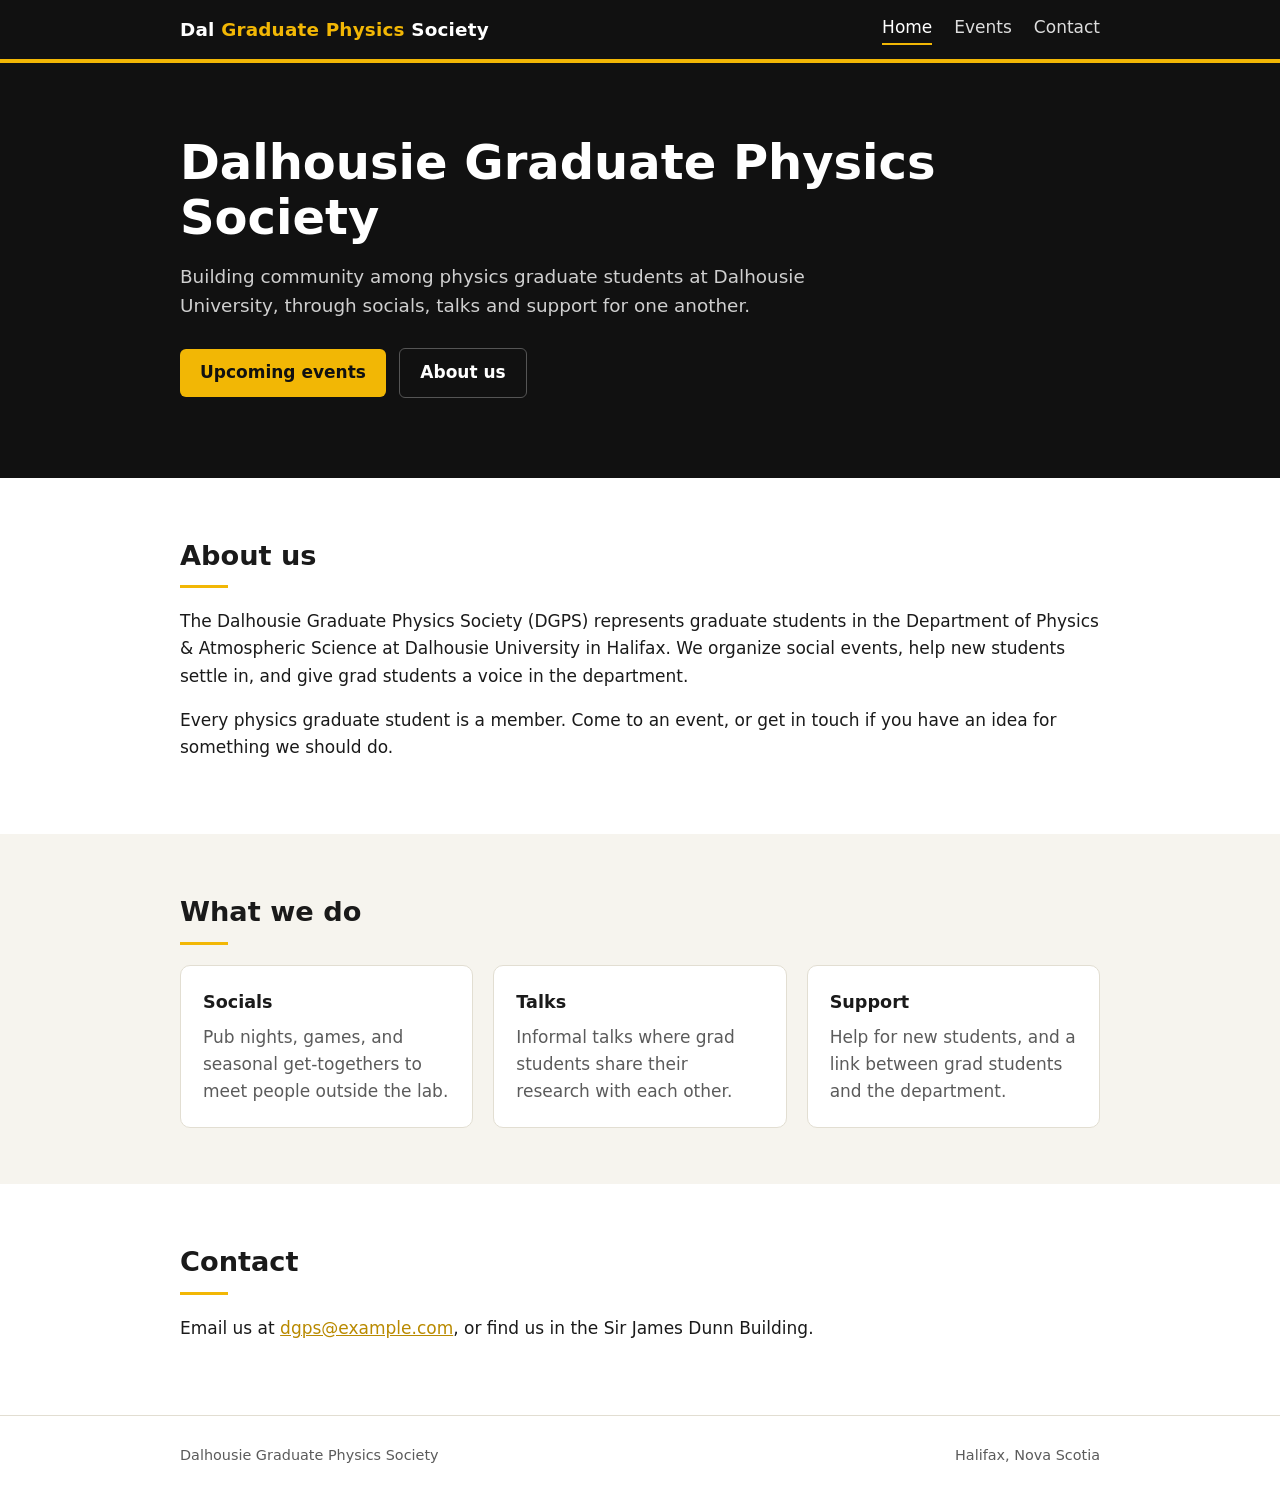
==== index.html @ d749e5c9 "Initial site: home and events pages Plain HTML/CSS with no build step. Events sort themselves by dat" ====
<!doctype html>
<html lang="en">
<head>
    <meta charset="utf-8">
    <meta name="viewport" content="width=device-width, initial-scale=1">
    <title>Dalhousie Graduate Physics Society</title>
    <meta name="description" content="The Dalhousie Graduate Physics Society: community, events and support for physics graduate students at Dalhousie University.">
    <link rel="stylesheet" href="style.css">
</head>
<body>

<!-- The header and footer are repeated on every page: edit both files if you change them. -->
<header class="site-header">
    <div class="wrap">
        <a class="brand" href="index.html">Dal <span>Graduate Physics</span> Society</a>
        <nav class="site-nav">
            <a href="index.html" aria-current="page">Home</a>
            <a href="events.html">Events</a>
            <a href="#contact">Contact</a>
        </nav>
    </div>
</header>

<main>
    <div class="hero">
        <div class="wrap">
            <h1>Dalhousie Graduate Physics Society</h1>
            <p>
                Building community among physics graduate students at Dalhousie University,
                through socials, talks and support for one another.
            </p>
            <a class="button" href="events.html">Upcoming events</a>
            <a class="button ghost" href="#about">About us</a>
        </div>
    </div>

    <section id="about">
        <div class="wrap">
            <h2>About us</h2>
            <!-- TODO: replace with the society's own description. -->
            <p>
                The Dalhousie Graduate Physics Society (DGPS) represents graduate students in the
                Department of Physics &amp; Atmospheric Science at Dalhousie University in Halifax.
                We organize social events, help new students settle in, and give grad students
                a voice in the department.
            </p>
            <p>
                Every physics graduate student is a member. Come to an event, or get in touch
                if you have an idea for something we should do.
            </p>
        </div>
    </section>

    <section class="alt">
        <div class="wrap">
            <h2>What we do</h2>
            <!-- TODO: adjust these to match what the society actually runs. -->
            <div class="grid">
                <div class="card">
                    <h3>Socials</h3>
                    <p>Pub nights, games, and seasonal get-togethers to meet people outside the lab.</p>
                </div>
                <div class="card">
                    <h3>Talks</h3>
                    <p>Informal talks where grad students share their research with each other.</p>
                </div>
                <div class="card">
                    <h3>Support</h3>
                    <p>Help for new students, and a link between grad students and the department.</p>
                </div>
            </div>
        </div>
    </section>

    <section id="contact">
        <div class="wrap">
            <h2>Contact</h2>
            <!-- TODO: put in the society's real email address (both places on this line). -->
            <p>
                Email us at <a href="mailto:dgps@example.com">dgps@example.com</a>, or find us
                in the Sir James Dunn Building.
            </p>
        </div>
    </section>
</main>

<footer class="site-footer">
    <div class="wrap">
        <span>Dalhousie Graduate Physics Society</span>
        <span>Halifax, Nova Scotia</span>
    </div>
</footer>

</body>
</html>
---- style.css ----
/* Dalhousie Graduate Physics Society
   One stylesheet for every page. Colours are set once here, in :root. */

:root {
    --gold: #f2b705;          /* Dalhousie-ish gold */
    --gold-dark: #b98a00;
    --ink: #1a1a1a;
    --muted: #5b5b5b;
    --bg: #ffffff;
    --bg-alt: #f6f4ee;
    --line: #e2ded2;
    --max: 960px;
}

@media (prefers-color-scheme: dark) {
    :root {
        --ink: #ece9e1;
        --muted: #a8a49a;
        --bg: #141414;
        --bg-alt: #1d1c19;
        --line: #33312b;
        --gold-dark: #f2b705;
    }
}

* { box-sizing: border-box; }

html { scroll-behavior: smooth; }

body {
    margin: 0;
    font-family: system-ui, -apple-system, "Segoe UI", Roboto, sans-serif;
    font-size: 17px;
    line-height: 1.6;
    color: var(--ink);
    background: var(--bg);
}

a { color: var(--gold-dark); }
a:hover { text-decoration-thickness: 2px; }

.wrap {
    max-width: var(--max);
    margin: 0 auto;
    padding: 0 20px;
}

/* ---------- Header / nav ---------- */

.site-header {
    background: #111;
    color: #fff;
    border-bottom: 4px solid var(--gold);
}

.site-header .wrap {
    display: flex;
    align-items: center;
    justify-content: space-between;
    flex-wrap: wrap;
    gap: 12px;
    padding-top: 14px;
    padding-bottom: 14px;
}

.brand {
    color: #fff;
    text-decoration: none;
    font-weight: 700;
    font-size: 1.15rem;
    letter-spacing: 0.01em;
}
.brand span { color: var(--gold); }

.site-nav { display: flex; gap: 22px; }
.site-nav a {
    color: #ddd;
    text-decoration: none;
    font-weight: 500;
    padding-bottom: 2px;
    border-bottom: 2px solid transparent;
}
.site-nav a:hover { color: #fff; }
.site-nav a[aria-current="page"] { color: #fff; border-bottom-color: var(--gold); }

/* ---------- Hero ---------- */

.hero {
    background: #111;
    color: #fff;
    padding: 72px 0 80px;
}
.hero h1 {
    font-size: clamp(2rem, 5vw, 3rem);
    line-height: 1.15;
    margin: 0 0 16px;
}
.hero p {
    font-size: 1.15rem;
    color: #cfcfcf;
    max-width: 38em;
    margin: 0 0 28px;
}

.button {
    display: inline-block;
    background: var(--gold);
    color: #111;
    font-weight: 600;
    text-decoration: none;
    padding: 10px 20px;
    border-radius: 6px;
}
.button:hover { background: #ffc81f; }
.button.ghost {
    background: transparent;
    color: #fff;
    border: 1px solid #555;
    margin-left: 8px;
}
.button.ghost:hover { border-color: var(--gold); }

/* ---------- Sections ---------- */

section { padding: 56px 0; }
section.alt { background: var(--bg-alt); }

h2 {
    font-size: 1.7rem;
    margin: 0 0 20px;
}
h2::after {
    content: "";
    display: block;
    width: 48px;
    height: 3px;
    background: var(--gold);
    margin-top: 8px;
}

.page-title { padding: 48px 0 8px; }
.page-title h1 { font-size: 2.2rem; margin: 0 0 8px; }
.page-title p { color: var(--muted); margin: 0; }

.grid {
    display: grid;
    grid-template-columns: repeat(auto-fit, minmax(240px, 1fr));
    gap: 20px;
}

.card {
    background: var(--bg);
    border: 1px solid var(--line);
    border-radius: 10px;
    padding: 22px;
}
.card h3 { margin: 0 0 8px; font-size: 1.1rem; }
.card p { margin: 0; color: var(--muted); }

/* ---------- Events ---------- */

.event-list { list-style: none; padding: 0; margin: 0; display: grid; gap: 16px; }

.event {
    display: grid;
    grid-template-columns: 84px 1fr;
    gap: 18px;
    background: var(--bg);
    border: 1px solid var(--line);
    border-radius: 10px;
    padding: 18px;
}

.event .date {
    text-align: center;
    border-right: 1px solid var(--line);
    padding-right: 14px;
}
.event .date .month {
    display: block;
    text-transform: uppercase;
    font-size: 0.8rem;
    font-weight: 700;
    color: var(--gold-dark);
    letter-spacing: 0.06em;
}
.event .date .day { display: block; font-size: 1.9rem; font-weight: 700; line-height: 1.1; }

.event h3 { margin: 0 0 4px; font-size: 1.15rem; }
.event .meta { color: var(--muted); font-size: 0.92rem; margin: 0 0 8px; }
.event p:last-child { margin-bottom: 0; }

.past .event { opacity: 0.7; }

.empty { color: var(--muted); font-style: italic; }

/* ---------- Footer ---------- */

.site-footer {
    border-top: 1px solid var(--line);
    padding: 28px 0;
    color: var(--muted);
    font-size: 0.9rem;
}
.site-footer .wrap {
    display: flex;
    justify-content: space-between;
    flex-wrap: wrap;
    gap: 8px;
}

/* ---------- Small screens ---------- */

@media (max-width: 560px) {
    .hero { padding: 48px 0 56px; }
    .button.ghost { margin-left: 0; margin-top: 10px; }
    .event { grid-template-columns: 64px 1fr; gap: 12px; padding: 14px; }
    .event .date .day { font-size: 1.5rem; }
}
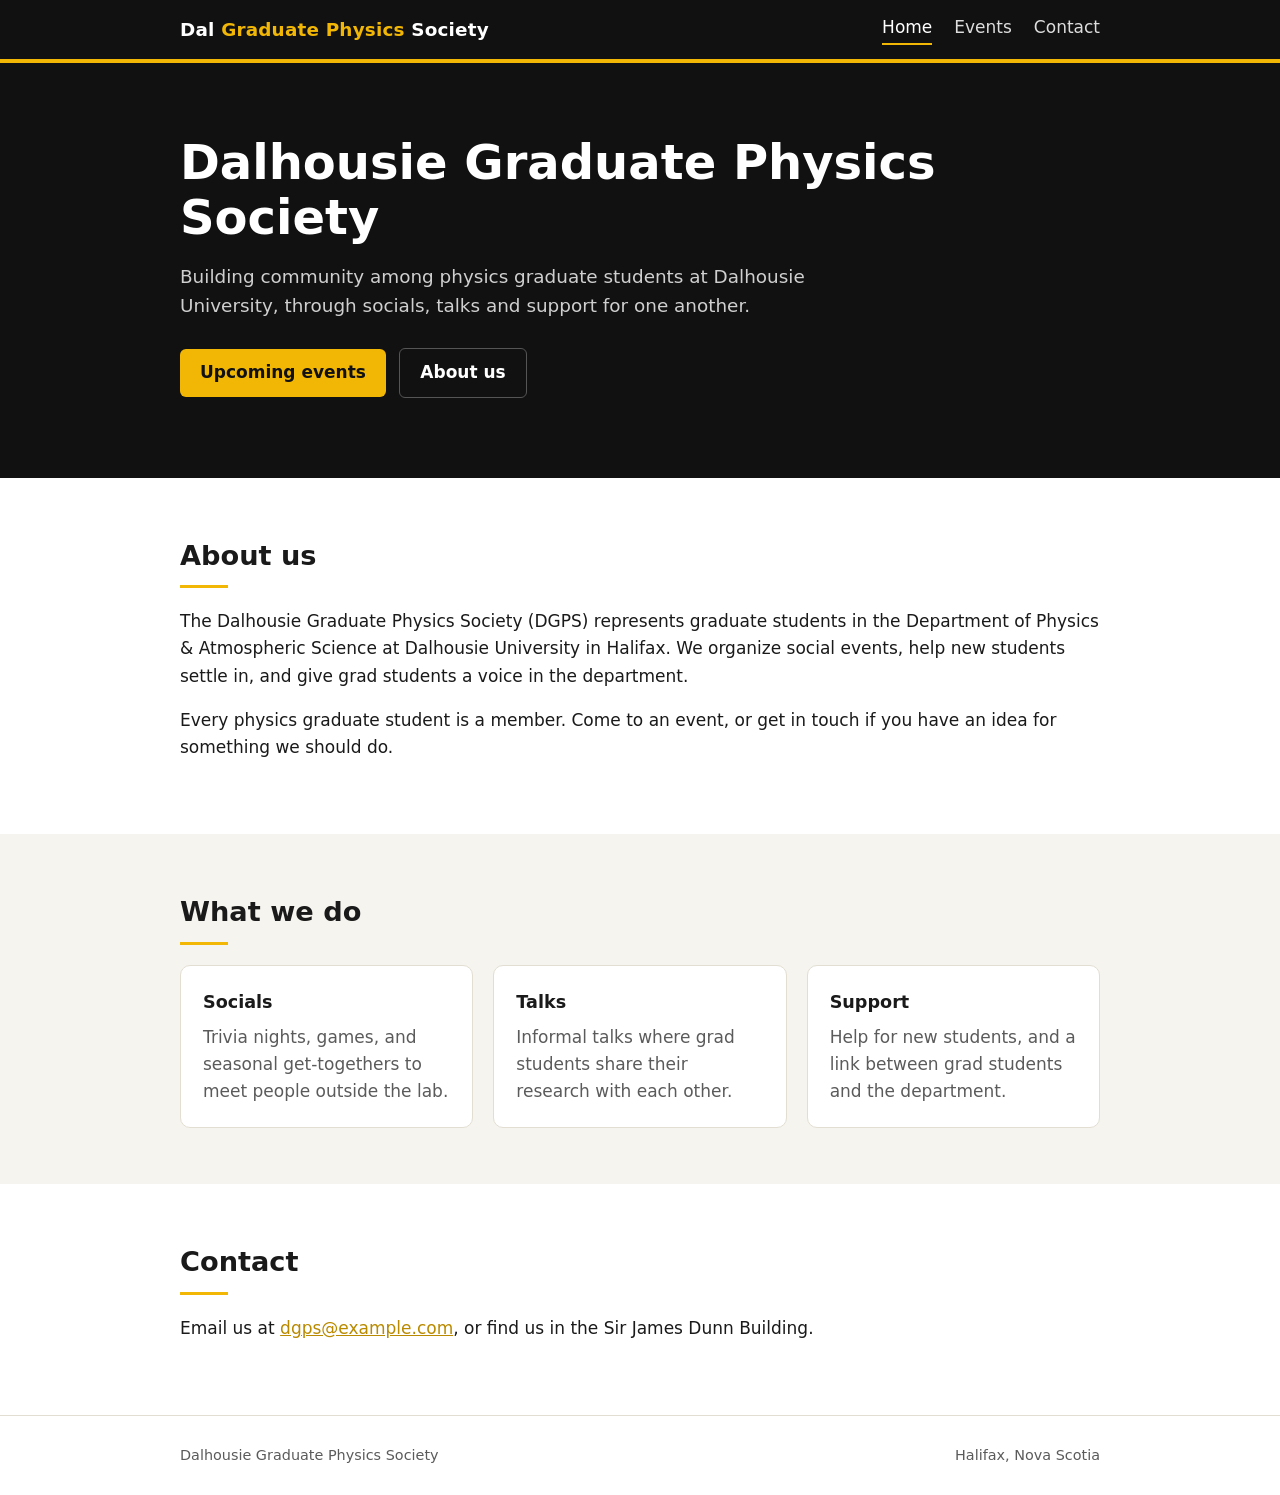
==== commit c1a6cb97: "Pub nights become trivia nights Co-Authored-By: Claude Opus 5.5 <noreply@anthropic.com>" ====
--- a/index.html
+++ b/index.html
@@ -58,7 +58,7 @@
             <div class="grid">
                 <div class="card">
                     <h3>Socials</h3>
-                    <p>Pub nights, games, and seasonal get-togethers to meet people outside the lab.</p>
+                    <p>Trivia nights, games, and seasonal get-togethers to meet people outside the lab.</p>
                 </div>
                 <div class="card">
                     <h3>Talks</h3>
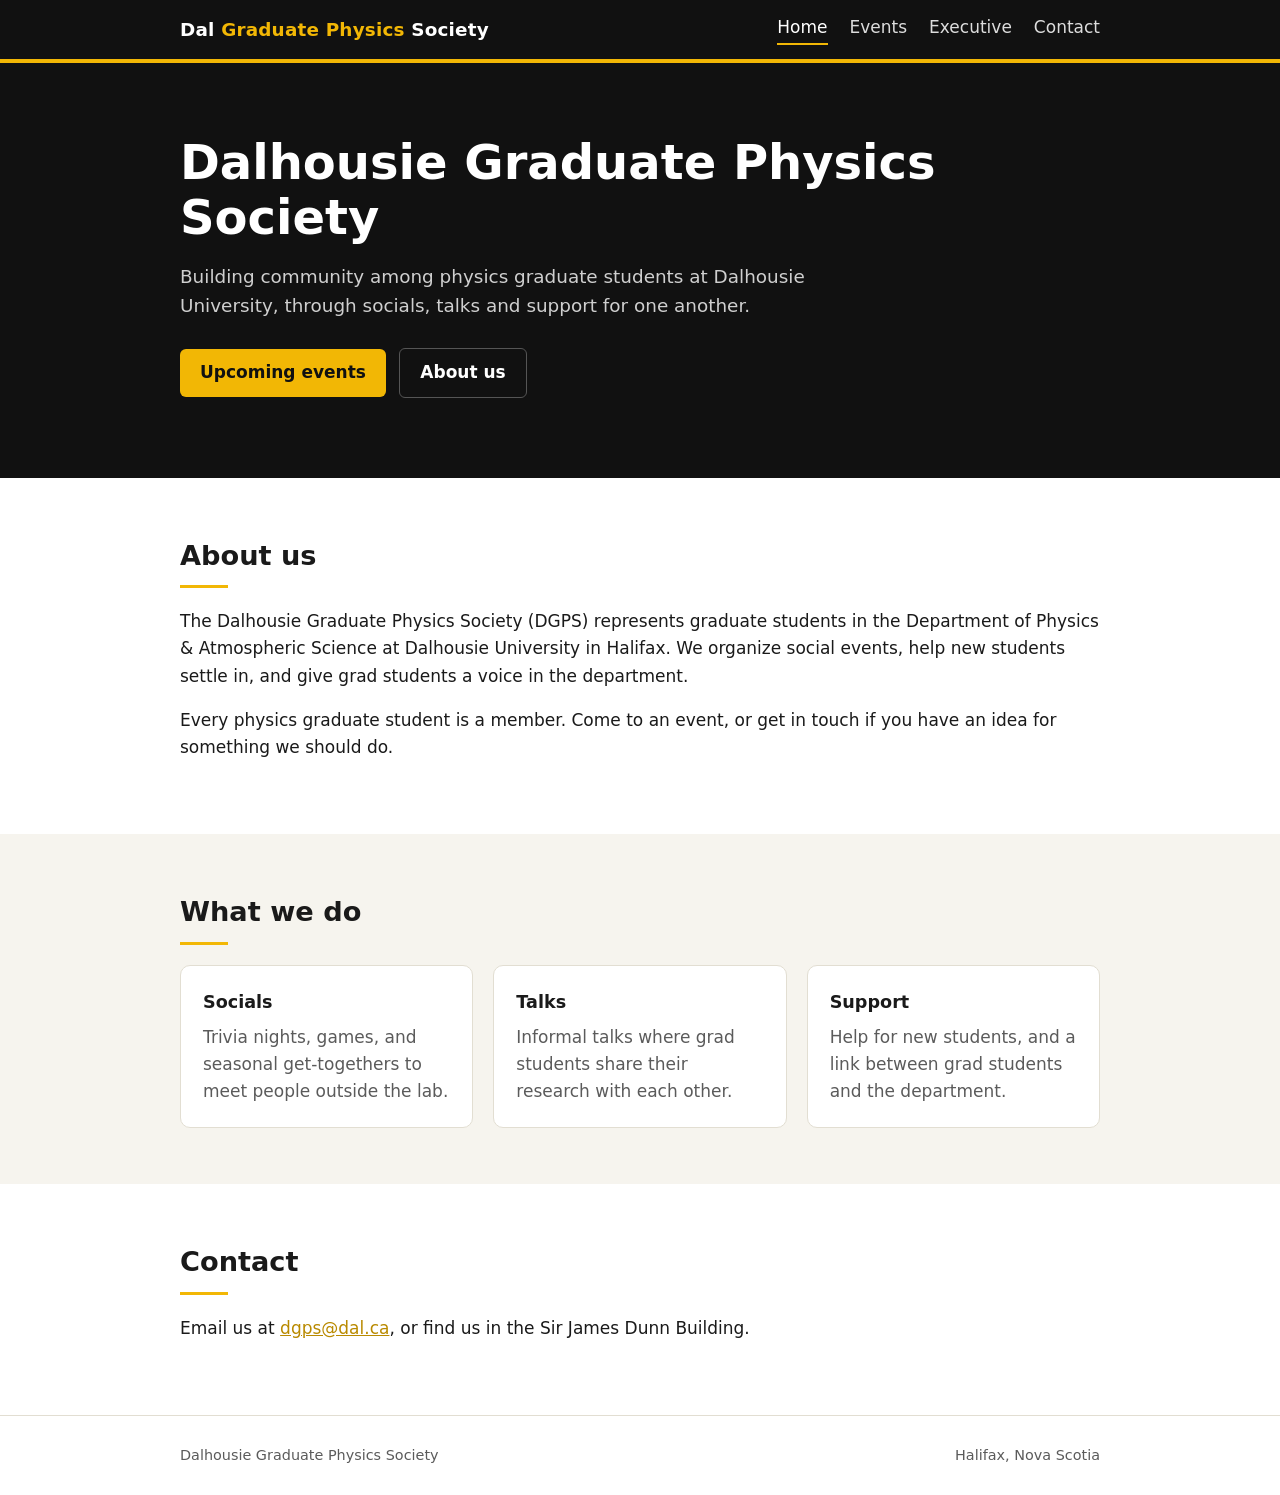
==== commit 4b39a250: "Add Executive page, games night event, and dgps@dal.ca contact email Co-Authored-By: Claude Sonnet 5" ====
--- a/index.html
+++ b/index.html
@@ -16,6 +16,7 @@
         <nav class="site-nav">
             <a href="index.html" aria-current="page">Home</a>
             <a href="events.html">Events</a>
+            <a href="team.html">Executive</a>
             <a href="#contact">Contact</a>
         </nav>
     </div>
@@ -77,7 +78,7 @@
             <h2>Contact</h2>
             <!-- TODO: put in the society's real email address (both places on this line). -->
             <p>
-                Email us at <a href="mailto:dgps@example.com">dgps@example.com</a>, or find us
+                Email us at <a href="mailto:dgps@dal.ca">dgps@dal.ca</a>, or find us
                 in the Sir James Dunn Building.
             </p>
         </div>
--- a/style.css
+++ b/style.css
@@ -194,6 +194,43 @@
 
 .empty { color: var(--muted); font-style: italic; }
 
+/* ---------- Executive ---------- */
+
+.member-list {
+    list-style: none;
+    padding: 0;
+    margin: 0;
+    display: grid;
+    grid-template-columns: repeat(auto-fit, minmax(220px, 1fr));
+    gap: 20px;
+}
+.member {
+    background: var(--bg);
+    border: 1px solid var(--line);
+    border-radius: 10px;
+    padding: 22px;
+    text-align: center;
+}
+.member img {
+    width: 140px;
+    height: 140px;
+    border-radius: 50%;
+    object-fit: cover;
+    border: 3px solid var(--gold);
+    margin-bottom: 12px;
+}
+.member h3 { margin: 0; font-size: 1.15rem; }
+.member .pronouns { color: var(--muted); font-size: 0.9rem; margin: 0 0 4px; }
+.member .role {
+    color: var(--gold-dark);
+    font-weight: 700;
+    font-size: 0.85rem;
+    text-transform: uppercase;
+    letter-spacing: 0.06em;
+    margin: 0 0 10px;
+}
+.member p:last-child { margin: 0; color: var(--muted); font-size: 0.95rem; text-align: left; }
+
 /* ---------- Footer ---------- */
 
 .site-footer {
